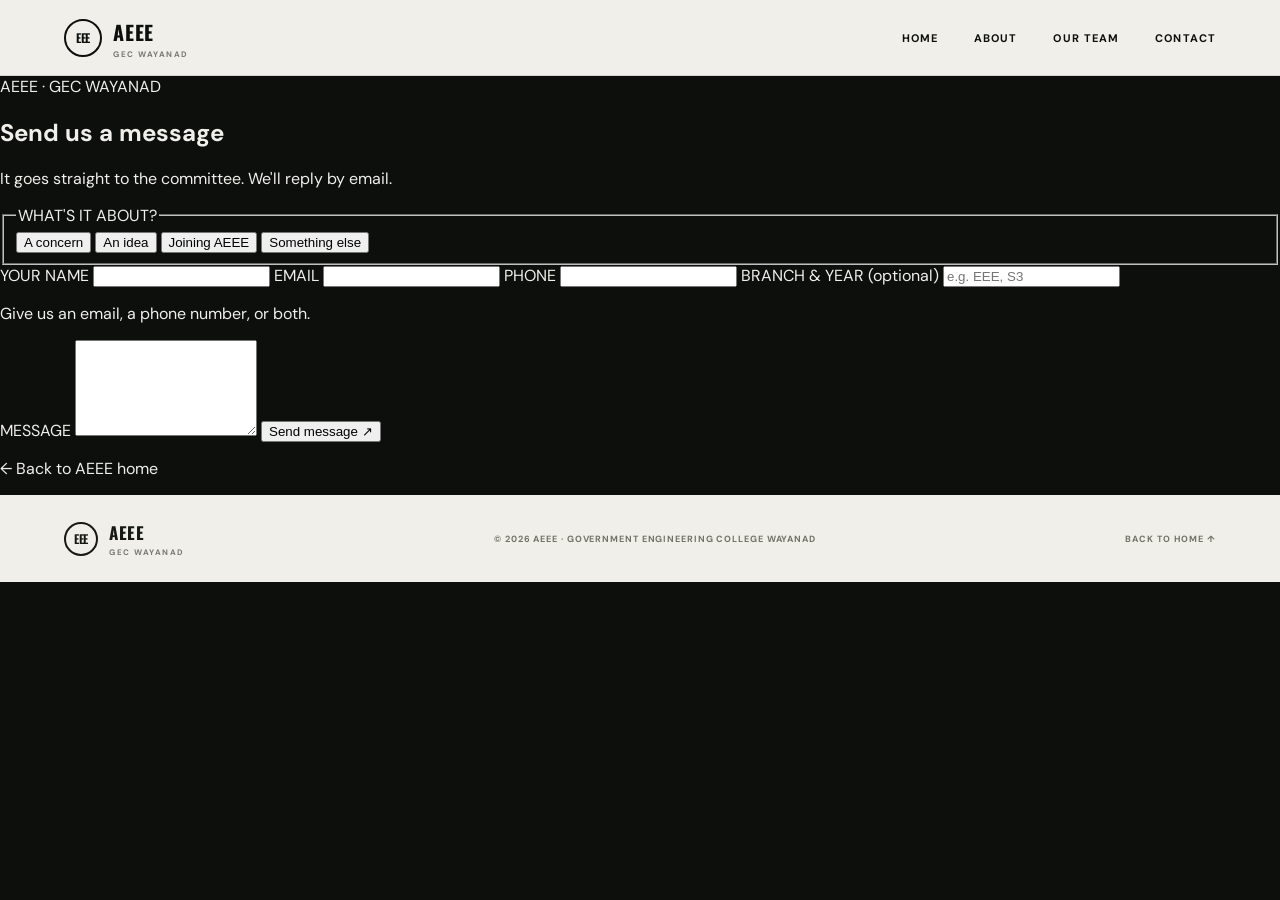
==== contact.html @ 0dc14403 "Add dedicated AEEE contact page" ====
<!doctype html>
<html lang="en">
<head>
<meta charset="utf-8">
<meta name="viewport" content="width=device-width, initial-scale=1">
<meta name="theme-color" content="#0d0f0d">
<meta name="description" content="Get in touch with the Association of Electrical and Electronics Engineers at Government Engineering College Wayanad.">
<title>Contact AEEE | GEC Wayanad</title>
<link rel="preconnect" href="https://fonts.googleapis.com">
<link rel="preconnect" href="https://fonts.gstatic.com" crossorigin>
<link href="https://fonts.googleapis.com/css2?family=DM+Sans:wght@400;500;600;700&family=Oswald:wght@400;500;600;700&display=swap" rel="stylesheet">
<link rel="stylesheet" href="style.css">
</head>
<body class="contact-page-body">
<header class="header">
  <a class="brand" href="index.html#home"><span class="brand-mark">EEE</span><span>AEEE<small>GEC WAYANAD</small></span></a>
  <button class="menu-toggle" id="menuToggle" aria-label="Open navigation" aria-expanded="false">☰</button>
  <nav id="navigation"><a href="index.html#home">Home</a><a href="index.html#about">About</a><a href="index.html#team">Our Team</a><a class="active" href="contact.html">Contact</a></nav>
</header>
<main class="contact-page-main">
  <section class="message-card">
    <div class="message-card-heading">
      <span class="message-kicker">AEEE · GEC WAYANAD</span>
      <h1>Send us a message</h1>
      <p>It goes straight to the committee. We'll reply by email.</p>
    </div>
    <form id="committeeMessageForm" class="committee-form">
      <fieldset class="topic-field">
        <legend>WHAT'S IT ABOUT?</legend>
        <div class="topic-options" role="group" aria-label="Message topic">
          <button type="button" class="topic-option selected" aria-pressed="true" data-topic="A concern">A concern</button>
          <button type="button" class="topic-option" aria-pressed="false" data-topic="An idea">An idea</button>
          <button type="button" class="topic-option" aria-pressed="false" data-topic="Joining AEEE">Joining AEEE</button>
          <button type="button" class="topic-option" aria-pressed="false" data-topic="Something else">Something else</button>
        </div>
        <input type="hidden" id="messageTopic" name="topic" value="A concern">
      </fieldset>
      <div class="form-grid">
        <label class="form-field">YOUR NAME
          <input type="text" name="name" autocomplete="name" required>
        </label>
        <label class="form-field">EMAIL
          <input type="email" name="email" autocomplete="email" required>
        </label>
        <label class="form-field">PHONE
          <input type="tel" name="phone" autocomplete="tel">
        </label>
        <label class="form-field">BRANCH &amp; YEAR <span>(optional)</span>
          <input type="text" name="branch" placeholder="e.g. EEE, S3">
        </label>
      </div>
      <p class="form-hint">Give us an email, a phone number, or both.</p>
      <label class="form-field message-field">MESSAGE
        <textarea name="message" rows="6" required></textarea>
      </label>
      <button class="send-message-button" type="submit">Send message <span aria-hidden="true">↗</span></button>
      <p class="form-status" id="formStatus" role="status" aria-live="polite"></p>
    </form>
  </section>
  <p class="contact-page-back"><a href="index.html">← Back to AEEE home</a></p>
</main>
<footer><a class="brand footer-brand" href="index.html#home"><span class="brand-mark">EEE</span><span>AEEE<small>GEC WAYANAD</small></span></a><span>© <span id="year"></span> AEEE · GOVERNMENT ENGINEERING COLLEGE WAYANAD</span><a href="index.html#home">BACK TO HOME ↑</a></footer>
<script src="script.js"></script>
<script>
const topicButtons = document.querySelectorAll(".topic-option");
const topicInput = document.getElementById("messageTopic");
topicButtons.forEach(button => button.addEventListener("click", () => {
  topicButtons.forEach(item => {
    const selected = item === button;
    item.classList.toggle("selected", selected);
    item.setAttribute("aria-pressed", String(selected));
  });
  topicInput.value = button.dataset.topic;
}));
const messageForm = document.getElementById("committeeMessageForm");
const formStatus = document.getElementById("formStatus");
messageForm.addEventListener("submit", event => {
  event.preventDefault();
  if (!messageForm.reportValidity()) return;
  formStatus.textContent = "The contact page is ready. To deliver messages directly to the committee, its official email or a form endpoint needs to be connected.";
});
</script>
</body>
</html>
---- style.css ----
:root{--bg:#0d0f0d;--panel:#171a16;--paper:#f0efe9;--ink:#171914;--muted:#a6a69f;--lime:#c5f65a;--violet:#c5f65a;--line:rgba(255,255,255,.13);--max:1180px}
*{box-sizing:border-box}html{scroll-behavior:smooth;scroll-padding-top:84px}body{margin:0;background:var(--bg);color:var(--paper);font-family:"DM Sans",Arial,sans-serif;-webkit-font-smoothing:antialiased}a{color:inherit;text-decoration:none}.header{height:76px;padding:0 clamp(20px,5vw,76px);display:flex;align-items:center;justify-content:space-between;background:#f0efe9;color:#0d0f0d;position:sticky;top:0;z-index:10;border-bottom:1px solid #d5d4cc}.brand{display:inline-flex;align-items:center;gap:11px;font-family:"Oswald",sans-serif;font-size:20px;font-weight:700;letter-spacing:.04em}.brand small{display:block;font:700 8px "DM Sans",sans-serif;letter-spacing:.19em;color:#77786f;margin-top:2px}.brand-mark{display:grid;place-items:center;width:38px;height:38px;border:2px solid currentColor;border-radius:50%;font:600 12px "Oswald",sans-serif;letter-spacing:-.04em}.header nav{display:flex;gap:36px;align-items:center}.header nav a{font-size:11px;font-weight:700;letter-spacing:.1em;text-transform:uppercase}.header nav a:hover{color:var(--violet)}.menu-toggle{display:none;background:none;border:0;color:inherit;font-size:25px}.hero{min-height:calc(100svh - 76px);padding:38px clamp(20px,6vw,90px) 25px;display:flex;flex-direction:column;align-items:center;justify-content:center;text-align:center;position:relative;overflow:hidden;background:radial-gradient(ellipse at 50% 42%,#141714 0%,#101310 48%,#151318 100%)}.hero:before,.hero:after{content:"";position:absolute;width:230px;height:530px;border:1px solid rgba(197,246,90,.38);border-radius:50%;transform:rotate(23deg);pointer-events:none}.hero:before{left:-180px;top:-170px;box-shadow:20px 0 0 -19px var(--violet),40px 0 0 -39px rgba(197,246,90,.25)}.hero:after{right:-180px;bottom:-200px;box-shadow:-20px 0 0 -19px var(--violet),-40px 0 0 -39px rgba(197,246,90,.25)}.hero-glow{position:absolute;inset:0;opacity:.22;background-image:radial-gradient(#fff 1px,transparent 1px);background-size:24px 24px;mask-image:linear-gradient(transparent,#000 20%,#000 80%,transparent)}.eyebrow,.section-tag{position:relative;font-size:10px;font-weight:700;letter-spacing:.2em;color:var(--lime)}.hero-mark{position:relative;display:grid;place-items:center;width:76px;height:76px;border:2px solid var(--paper);border-radius:50%;font:600 24px "Oswald",sans-serif;margin:26px auto 22px;box-shadow:0 0 0 7px rgba(255,255,255,.06)}.hero h1{position:relative;font:600 clamp(42px,7vw,88px)/1.04 "Oswald",sans-serif;letter-spacing:-.025em;margin:0;max-width:1050px}.hero h1 span{color:var(--lime)}.hero-copy{position:relative;max-width:520px;color:#b8bbb0;font-size:15px;line-height:1.8;margin:22px 0 27px}.hero-link,.instagram{position:relative;display:inline-flex;gap:30px;align-items:center;background:var(--lime);color:#161714;padding:16px 20px;font-size:10px;font-weight:700;letter-spacing:.13em}.hero-link span,.instagram span{font-size:18px}.hero-link:hover,.instagram:hover{background:#dcff91}.hero-foot{position:absolute;bottom:22px;left:clamp(20px,6vw,90px);right:clamp(20px,6vw,90px);display:flex;justify-content:space-between;border-top:1px solid var(--line);padding-top:14px;color:#a6a69f;font-size:9px;font-weight:700;letter-spacing:.16em}.section{padding:clamp(76px,10vw,130px) max(20px,calc((100vw - var(--max))/2))}.intro{background:var(--paper);color:var(--ink)}.intro .section-tag{color:#718a39}.intro-content{display:grid;grid-template-columns:1.1fr .9fr;gap:9%;align-items:center;margin:30px 0 76px}.intro h2,.contact h2{font:600 clamp(40px,6vw,75px)/1.04 "Oswald",sans-serif;letter-spacing:-.025em;margin:0}.intro h2 em,.contact h2 em{font-style:normal;color:#819d3c}.intro-content>p{max-width:520px;color:#62665b;font-size:15px;line-height:1.95;margin:0}.values{display:grid;grid-template-columns:repeat(3,1fr);border-top:1px solid #d8d9ce}.values article{padding:25px 25px 0;border-right:1px solid #d8d9ce}.values article:first-child{padding-left:0}.values article:last-child{border:0}.values b{font:500 12px "Oswald",sans-serif;color:#829c43}.values h3{font:600 25px "Oswald",sans-serif;margin:20px 0 8px}.values p{color:#73776b;font-size:13px;line-height:1.7;margin:0;max-width:230px}.team{background:#111410}.team-heading{display:flex;align-items:end;justify-content:space-between;margin:30px 0 44px}.team-heading h2{font:600 clamp(48px,8vw,100px)/.95 "Oswald",sans-serif;letter-spacing:-.03em;margin:0}.team-heading h2 em{font-style:normal;color:var(--lime)}.team-heading p{color:#aeb1a4;font-size:14px}.team-year{font-size:9px;color:#a6aa9d;letter-spacing:.17em;font-weight:700}.poster-grid{display:grid;grid-template-columns:1fr 1fr;gap:24px;align-items:start}.poster{padding:9px;background:#f3eff2;border:1px solid rgba(255,255,255,.15);box-shadow:0 22px 60px rgba(0,0,0,.25);margin:0}.poster img{display:block;width:100%;height:auto}.poster-note{margin:28px 0 0;text-align:right;font-size:9px;letter-spacing:.18em;color:#a6aa9d}.contact{position:relative;overflow:hidden;background:var(--lime);color:#161714}.contact .section-tag{color:#35441c}.contact h2{margin:30px 0 18px}.contact h2 em{color:#718a39}.contact>p{max-width:460px;color:#35402b;font-size:15px;line-height:1.8;margin-bottom:27px}.instagram{background:#0d0f0d;color:#fff}.instagram:hover{background:#30382a}footer{background:#f0efe9;color:#171914;display:flex;align-items:center;justify-content:space-between;padding:25px clamp(20px,5vw,76px);gap:20px}footer>span,footer>a:last-child{font-size:9px;font-weight:700;letter-spacing:.1em;color:#707267}.footer-brand{font-size:17px}.footer-brand .brand-mark{width:34px;height:34px}
@media(max-width:760px){.header{height:66px}.menu-toggle{display:block}.header nav{display:none;position:absolute;top:66px;left:0;right:0;padding:22px;background:#f0efe9;flex-direction:column;gap:22px;border-bottom:1px solid #ddd}.header nav.open{display:flex}.hero{min-height:calc(100svh - 66px);padding-bottom:80px}.hero h1{font-size:clamp(38px,10vw,62px)}.hero-foot{font-size:7px;letter-spacing:.08em}.intro-content{grid-template-columns:1fr;gap:25px;margin-bottom:50px}.intro-content>p{font-size:14px}.values{grid-template-columns:1fr}.values article,.values article:first-child{padding:20px 0;border-right:0;border-bottom:1px solid #d8d9ce}.values article:last-child{border-bottom:0}.values h3{margin:10px 0 5px}.team-heading{align-items:start;gap:20px;flex-direction:column}.team-year{margin-top:4px}.poster-grid{grid-template-columns:1fr;gap:22px}.poster{max-width:580px;margin:auto}.contact{min-height:430px}footer{align-items:flex-start;flex-direction:column;gap:16px}footer>span{line-height:1.7}}
@media(prefers-reduced-motion:reduce){html{scroll-behavior:auto}*{transition:none!important}}

/* AEEE member directory */
.poster-grid,.poster-note{display:none}
.member-group{margin-top:54px}
.member-group-heading{display:flex;align-items:center;justify-content:space-between;gap:18px;border-bottom:1px solid rgba(197,246,90,.28);padding-bottom:15px;margin-bottom:22px}
.member-group-heading h3{font:600 clamp(19px,2.4vw,27px)/1.1 "Oswald",sans-serif;letter-spacing:.045em;margin:0;color:#f0efe9}
.member-group-heading span{font-size:9px;font-weight:700;letter-spacing:.16em;color:#a6a69f}
.member-grid{display:grid;grid-template-columns:repeat(3,minmax(0,1fr));gap:18px}
.member-card{min-width:0;background:#151914;border:1px solid rgba(240,239,233,.13);border-radius:15px;overflow:hidden;transition:transform .2s ease,border-color .2s ease,background .2s ease}
.member-card:hover{transform:translateY(-4px);border-color:rgba(197,246,90,.55);background:#191e17}
.member-main{display:flex;align-items:center;gap:19px;padding:18px;min-height:184px}
.member-photo{flex:0 0 142px;width:142px;height:154px;border-radius:11px;background-repeat:no-repeat;background-color:#262b23;background-position:var(--photo-x) var(--photo-y);box-shadow:0 0 0 1px rgba(197,246,90,.28);overflow:hidden}
.poster-source-one{background-image:url("assets/aeee-team-1.webp");background-size:807px 1001px}
.poster-source-two{background-image:url("assets/aeee-team-2.webp");background-size:802px 992px}
.member-info{min-width:0}
.member-role{display:block;color:#c5f65a;font-size:10px;font-weight:700;letter-spacing:.15em;text-transform:uppercase;line-height:1.5}
.member-info h3{margin:8px 0 9px;color:#f4f3ed;font:600 clamp(19px,2vw,25px)/1.1 "DM Sans",sans-serif;letter-spacing:-.035em;overflow-wrap:anywhere}
.member-dept{font-size:8px;font-weight:700;letter-spacing:.11em;color:#92978b}
.member-contact{min-height:58px;border-top:1px solid rgba(240,239,233,.12);padding:10px 14px 10px 18px;display:flex;align-items:center;justify-content:space-between;gap:10px;background:#111510}
.member-contact>span{font-size:9px;font-weight:700;letter-spacing:.12em;color:#a6a69f}
.member-contact a{display:inline-flex;align-items:center;gap:13px;padding:9px 12px;border-radius:30px;background:#c5f65a;color:#151914;font-size:9px;font-weight:800;letter-spacing:.1em;white-space:nowrap}
.member-contact a b{font-size:16px;line-height:10px}
.member-contact a:hover{background:#dcff91}
@media(max-width:1050px){.member-grid{grid-template-columns:repeat(2,minmax(0,1fr))}.member-main{gap:15px}.member-photo{flex-basis:130px;width:130px;height:148px}}
@media(max-width:620px){.member-grid{grid-template-columns:1fr;gap:14px}.member-group{margin-top:42px}.member-main{min-height:0;padding:15px;gap:17px}.member-photo{flex-basis:132px;width:132px;height:148px}.member-info h3{font-size:22px}.member-contact{padding-left:15px}.member-contact>span{font-size:8px}}
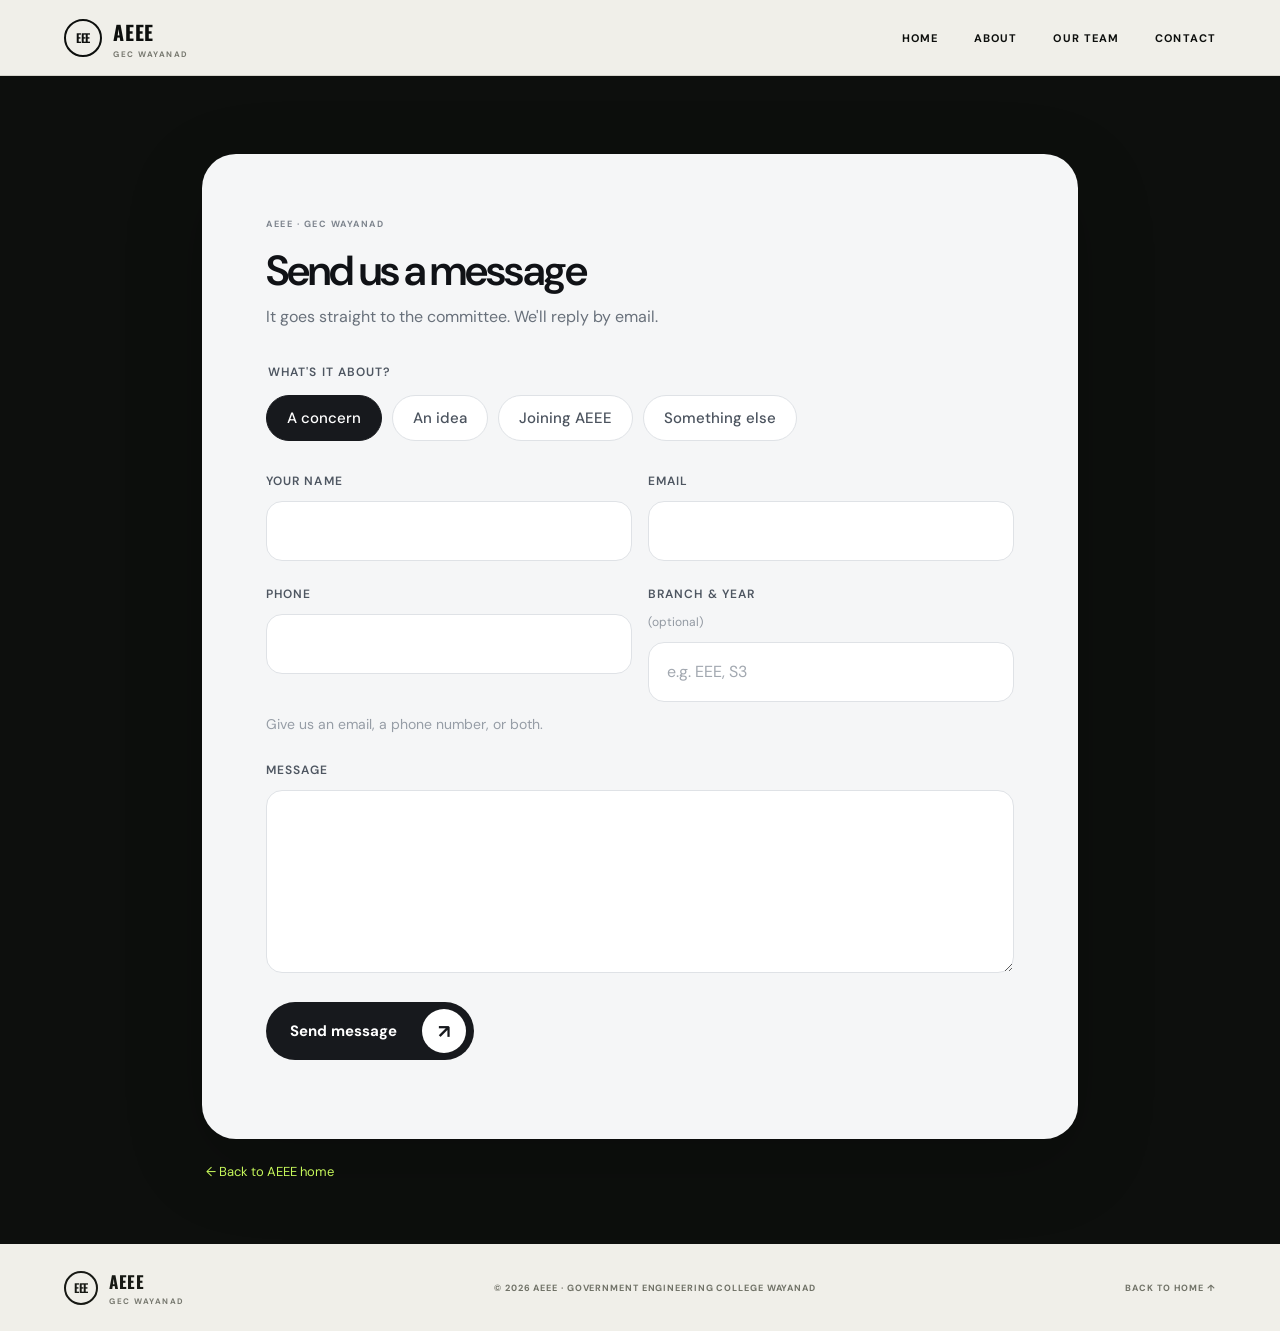
==== commit 6611c7eb: "Connect AEEE contact form to Dropgram endpoint" ====
--- a/contact.html
+++ b/contact.html
@@ -24,7 +24,7 @@
       <h1>Send us a message</h1>
       <p>It goes straight to the committee. We'll reply by email.</p>
     </div>
-    <form id="committeeMessageForm" class="committee-form">
+    <form id="committeeMessageForm" class="committee-form" action="https://dropgram.anokhagecw.workers.dev//f/fk_DO3AcdoGzSkDhaxS-kU1gw" method="POST">
       <fieldset class="topic-field">
         <legend>WHAT'S IT ABOUT?</legend>
         <div class="topic-options" role="group" aria-label="Message topic">
@@ -72,13 +72,7 @@
   });
   topicInput.value = button.dataset.topic;
 }));
-const messageForm = document.getElementById("committeeMessageForm");
-const formStatus = document.getElementById("formStatus");
-messageForm.addEventListener("submit", event => {
-  event.preventDefault();
-  if (!messageForm.reportValidity()) return;
-  formStatus.textContent = "The contact page is ready. To deliver messages directly to the committee, its official email or a form endpoint needs to be connected.";
-});
+// The browser submits the form directly to the configured Dropgram endpoint.
 </script>
 </body>
 </html>
--- a/style.css
+++ b/style.css
@@ -28,3 +28,36 @@
 @media(max-width:1050px){.member-grid{grid-template-columns:repeat(2,minmax(0,1fr))}.member-main{gap:15px}.member-photo{flex-basis:130px;width:130px;height:148px}}
 @media(max-width:620px){.member-grid{grid-template-columns:1fr;gap:14px}.member-group{margin-top:42px}.member-main{min-height:0;padding:15px;gap:17px}.member-photo{flex-basis:132px;width:132px;height:148px}.member-info h3{font-size:22px}.member-contact{padding-left:15px}.member-contact>span{font-size:8px}}
 
+
+
+/* Dedicated AEEE contact page */
+.contact-page-body{background:#0d0f0d;color:#f0efe9;min-height:100vh}
+.contact-page-main{width:100%;max-width:920px;margin:0 auto;padding:clamp(34px,7vw,78px) 22px 64px}
+.message-card{background:#f5f6f7;color:#17191d;border-radius:34px;padding:clamp(26px,6vw,64px);box-shadow:0 24px 80px rgba(0,0,0,.2)}
+.message-card-heading h1{font:600 clamp(30px,4vw,42px)/1.12 "DM Sans",sans-serif;letter-spacing:-.045em;margin:0 0 10px;color:#101216}
+.message-kicker{display:block;color:#7e858e;font-size:9px;font-weight:700;letter-spacing:.17em;margin-bottom:17px}
+.message-card-heading p{font-size:16px;color:#69717b;margin:0 0 34px;line-height:1.6}
+.committee-form{display:block}
+.topic-field{border:0;padding:0;margin:0 0 32px;min-width:0}
+.topic-field legend,.form-field{font-size:12px;letter-spacing:.09em;font-weight:600;color:#4e5661}
+.topic-options{display:flex;flex-wrap:wrap;gap:10px;margin-top:15px}
+.topic-option{border:1px solid #dfe2e6;background:#fff;color:#4b535e;border-radius:999px;padding:12px 20px;font:500 15px "DM Sans",sans-serif;cursor:pointer;transition:background .18s ease,color .18s ease,border-color .18s ease}
+.topic-option.selected{background:#17191d;color:#fff;border-color:#17191d}
+.form-grid{display:grid;grid-template-columns:1fr 1fr;gap:25px 16px}
+.form-field{display:flex;flex-direction:column;gap:12px;min-width:0}
+.form-field>span{display:inline;color:#9299a2;font-weight:400;letter-spacing:0;text-transform:none}
+.form-field input,.form-field textarea{width:100%;border:1px solid #dfe2e6;border-radius:16px;background:#fff;color:#17191d;padding:14px 18px;font:400 16px "DM Sans",sans-serif;letter-spacing:0;outline:none;transition:border-color .18s ease,box-shadow .18s ease}
+.form-field input{height:60px}
+.form-field textarea{min-height:180px;resize:vertical;line-height:1.6}
+.form-field input:focus,.form-field textarea:focus{border-color:#8b949f;box-shadow:0 0 0 3px rgba(80,91,105,.1)}
+.form-field input::placeholder,.form-field textarea::placeholder{color:#a2a8b0}
+.form-hint{font-size:14px;color:#969da6;margin:13px 0 29px}
+.message-field{margin-bottom:29px}
+.send-message-button{display:inline-flex;align-items:center;gap:25px;border:0;border-radius:999px;background:#17191d;color:#fff;padding:7px 8px 7px 24px;font:700 15px "DM Sans",sans-serif;cursor:pointer;transition:transform .18s ease,background .18s ease}
+.send-message-button:hover{transform:translateY(-2px);background:#30343a}
+.send-message-button span{display:grid;place-items:center;width:44px;height:44px;border-radius:50%;background:#fff;color:#17191d;font-size:19px}
+.form-status{font-size:13px;color:#626c77;line-height:1.6;margin:15px 0 0;max-width:540px}
+.contact-page-back{margin:24px 4px 0;font-size:13px}
+.contact-page-back a{color:#c5f65a}
+.contact-page-body footer{margin-top:0}
+@media(max-width:620px){.contact-page-main{padding:24px 13px 42px}.message-card{border-radius:24px;padding:25px 19px}.message-card-heading p{font-size:14px;margin-bottom:27px}.form-grid{grid-template-columns:1fr;gap:20px}.topic-options{gap:8px}.topic-option{padding:10px 15px;font-size:13px}.form-field input{height:56px}.form-field textarea{min-height:160px}.form-hint{font-size:12px}.send-message-button{font-size:14px}}
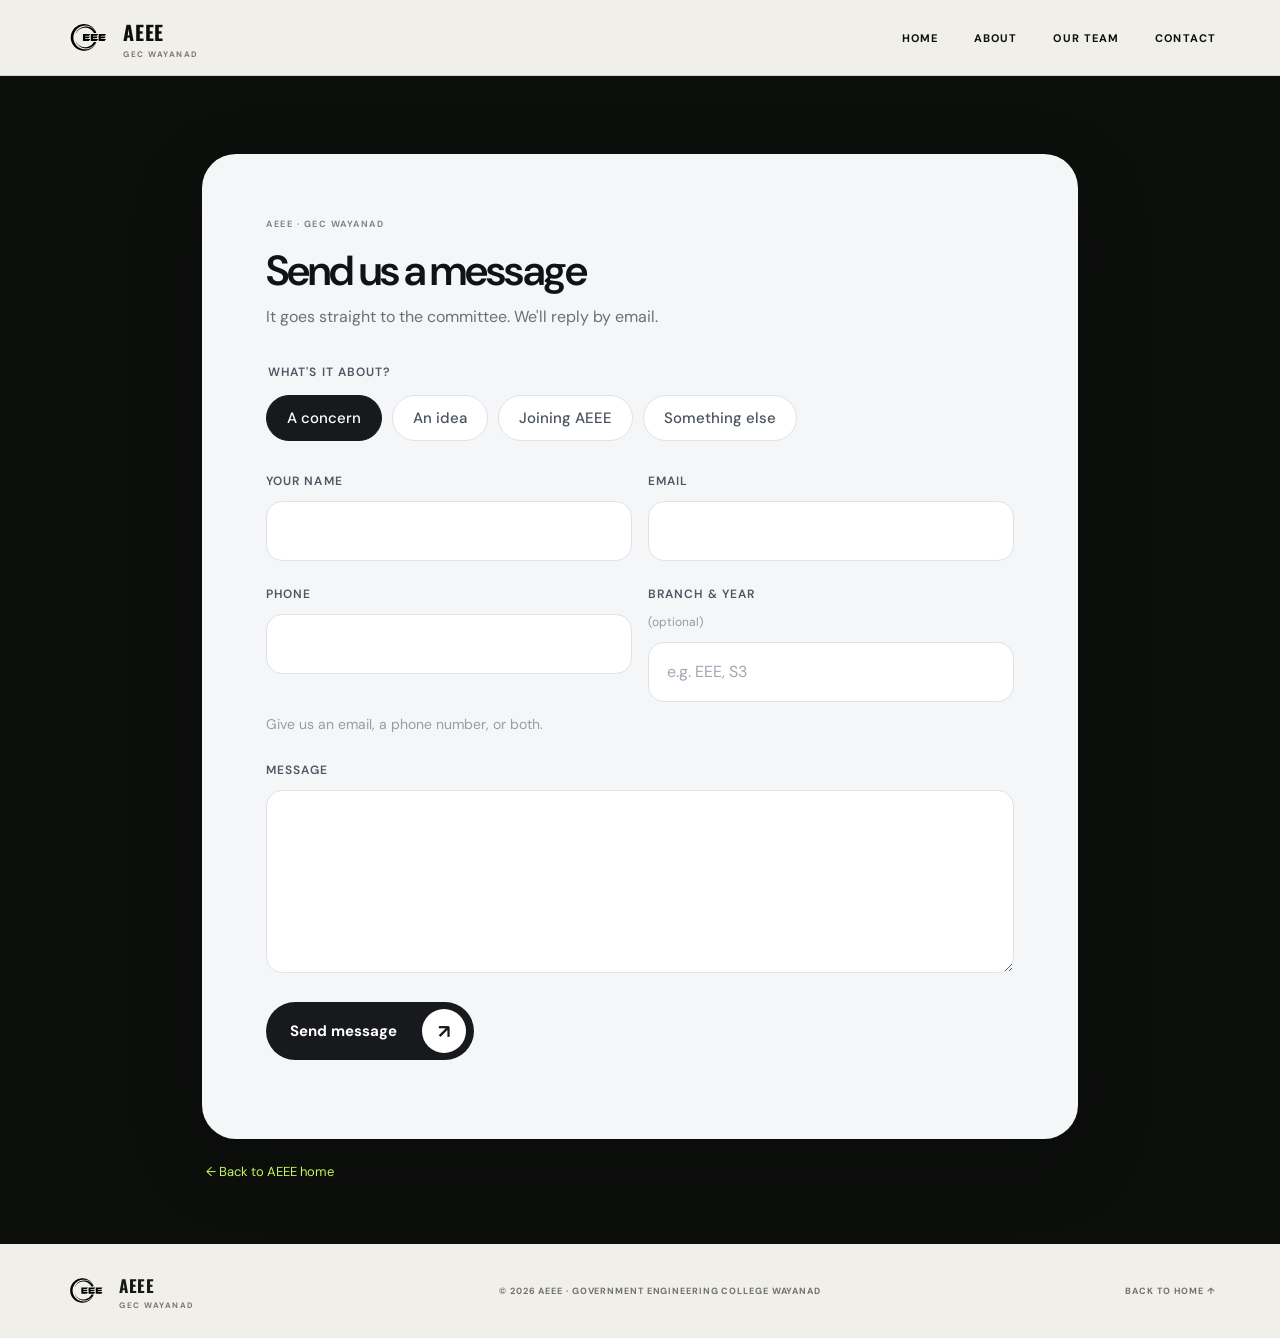
==== commit 21e2ee78: "Use AEEE logo on contact page" ====
--- a/contact.html
+++ b/contact.html
@@ -13,7 +13,7 @@
 </head>
 <body class="contact-page-body">
 <header class="header">
-  <a class="brand" href="index.html#home"><span class="brand-mark">EEE</span><span>AEEE<small>GEC WAYANAD</small></span></a>
+  <a class="brand" href="index.html#home"><img class="brand-mark-image" src="assets/aeee-logo-white.svg?v=1" alt="AEEE logo"><span>AEEE<small>GEC WAYANAD</small></span></a>
   <button class="menu-toggle" id="menuToggle" aria-label="Open navigation" aria-expanded="false">☰</button>
   <nav id="navigation"><a href="index.html#home">Home</a><a href="index.html#about">About</a><a href="index.html#team">Our Team</a><a class="active" href="contact.html">Contact</a></nav>
 </header>
@@ -24,7 +24,7 @@
       <h1>Send us a message</h1>
       <p>It goes straight to the committee. We'll reply by email.</p>
     </div>
-    <form id="committeeMessageForm" class="committee-form" action="https://dropgram.anokhagecw.workers.dev//f/fk_DO3AcdoGzSkDhaxS-kU1gw" method="POST">
+    <form id="committeeMessageForm" class="committee-form" action="https://dropgram.anokhagecw.workers.dev/f/fk_DO3AcdoGzSkDhaxS-kU1gw" method="POST">
       <fieldset class="topic-field">
         <legend>WHAT'S IT ABOUT?</legend>
         <div class="topic-options" role="group" aria-label="Message topic">
@@ -59,7 +59,7 @@
   </section>
   <p class="contact-page-back"><a href="index.html">← Back to AEEE home</a></p>
 </main>
-<footer><a class="brand footer-brand" href="index.html#home"><span class="brand-mark">EEE</span><span>AEEE<small>GEC WAYANAD</small></span></a><span>© <span id="year"></span> AEEE · GOVERNMENT ENGINEERING COLLEGE WAYANAD</span><a href="index.html#home">BACK TO HOME ↑</a></footer>
+<footer><a class="brand footer-brand" href="index.html#home"><img class="brand-mark-image" src="assets/aeee-logo-white.svg?v=1" alt="AEEE logo"><span>AEEE<small>GEC WAYANAD</small></span></a><span>© <span id="year"></span> AEEE · GOVERNMENT ENGINEERING COLLEGE WAYANAD</span><a href="index.html#home">BACK TO HOME ↑</a></footer>
 <script src="script.js"></script>
 <script>
 const topicButtons = document.querySelectorAll(".topic-option");
--- a/style.css
+++ b/style.css
@@ -1,5 +1,5 @@
 :root{--bg:#0d0f0d;--panel:#171a16;--paper:#f0efe9;--ink:#171914;--muted:#a6a69f;--lime:#c5f65a;--violet:#c5f65a;--line:rgba(255,255,255,.13);--max:1180px}
-*{box-sizing:border-box}html{scroll-behavior:smooth;scroll-padding-top:84px}body{margin:0;background:var(--bg);color:var(--paper);font-family:"DM Sans",Arial,sans-serif;-webkit-font-smoothing:antialiased}a{color:inherit;text-decoration:none}.header{height:76px;padding:0 clamp(20px,5vw,76px);display:flex;align-items:center;justify-content:space-between;background:#f0efe9;color:#0d0f0d;position:sticky;top:0;z-index:10;border-bottom:1px solid #d5d4cc}.brand{display:inline-flex;align-items:center;gap:11px;font-family:"Oswald",sans-serif;font-size:20px;font-weight:700;letter-spacing:.04em}.brand small{display:block;font:700 8px "DM Sans",sans-serif;letter-spacing:.19em;color:#77786f;margin-top:2px}.brand-mark{display:grid;place-items:center;width:38px;height:38px;border:2px solid currentColor;border-radius:50%;font:600 12px "Oswald",sans-serif;letter-spacing:-.04em}.header nav{display:flex;gap:36px;align-items:center}.header nav a{font-size:11px;font-weight:700;letter-spacing:.1em;text-transform:uppercase}.header nav a:hover{color:var(--violet)}.menu-toggle{display:none;background:none;border:0;color:inherit;font-size:25px}.hero{min-height:calc(100svh - 76px);padding:38px clamp(20px,6vw,90px) 25px;display:flex;flex-direction:column;align-items:center;justify-content:center;text-align:center;position:relative;overflow:hidden;background:radial-gradient(ellipse at 50% 42%,#141714 0%,#101310 48%,#151318 100%)}.hero:before,.hero:after{content:"";position:absolute;width:230px;height:530px;border:1px solid rgba(197,246,90,.38);border-radius:50%;transform:rotate(23deg);pointer-events:none}.hero:before{left:-180px;top:-170px;box-shadow:20px 0 0 -19px var(--violet),40px 0 0 -39px rgba(197,246,90,.25)}.hero:after{right:-180px;bottom:-200px;box-shadow:-20px 0 0 -19px var(--violet),-40px 0 0 -39px rgba(197,246,90,.25)}.hero-glow{position:absolute;inset:0;opacity:.22;background-image:radial-gradient(#fff 1px,transparent 1px);background-size:24px 24px;mask-image:linear-gradient(transparent,#000 20%,#000 80%,transparent)}.eyebrow,.section-tag{position:relative;font-size:10px;font-weight:700;letter-spacing:.2em;color:var(--lime)}.hero-mark{position:relative;display:grid;place-items:center;width:76px;height:76px;border:2px solid var(--paper);border-radius:50%;font:600 24px "Oswald",sans-serif;margin:26px auto 22px;box-shadow:0 0 0 7px rgba(255,255,255,.06)}.hero h1{position:relative;font:600 clamp(42px,7vw,88px)/1.04 "Oswald",sans-serif;letter-spacing:-.025em;margin:0;max-width:1050px}.hero h1 span{color:var(--lime)}.hero-copy{position:relative;max-width:520px;color:#b8bbb0;font-size:15px;line-height:1.8;margin:22px 0 27px}.hero-link,.instagram{position:relative;display:inline-flex;gap:30px;align-items:center;background:var(--lime);color:#161714;padding:16px 20px;font-size:10px;font-weight:700;letter-spacing:.13em}.hero-link span,.instagram span{font-size:18px}.hero-link:hover,.instagram:hover{background:#dcff91}.hero-foot{position:absolute;bottom:22px;left:clamp(20px,6vw,90px);right:clamp(20px,6vw,90px);display:flex;justify-content:space-between;border-top:1px solid var(--line);padding-top:14px;color:#a6a69f;font-size:9px;font-weight:700;letter-spacing:.16em}.section{padding:clamp(76px,10vw,130px) max(20px,calc((100vw - var(--max))/2))}.intro{background:var(--paper);color:var(--ink)}.intro .section-tag{color:#718a39}.intro-content{display:grid;grid-template-columns:1.1fr .9fr;gap:9%;align-items:center;margin:30px 0 76px}.intro h2,.contact h2{font:600 clamp(40px,6vw,75px)/1.04 "Oswald",sans-serif;letter-spacing:-.025em;margin:0}.intro h2 em,.contact h2 em{font-style:normal;color:#819d3c}.intro-content>p{max-width:520px;color:#62665b;font-size:15px;line-height:1.95;margin:0}.values{display:grid;grid-template-columns:repeat(3,1fr);border-top:1px solid #d8d9ce}.values article{padding:25px 25px 0;border-right:1px solid #d8d9ce}.values article:first-child{padding-left:0}.values article:last-child{border:0}.values b{font:500 12px "Oswald",sans-serif;color:#829c43}.values h3{font:600 25px "Oswald",sans-serif;margin:20px 0 8px}.values p{color:#73776b;font-size:13px;line-height:1.7;margin:0;max-width:230px}.team{background:#111410}.team-heading{display:flex;align-items:end;justify-content:space-between;margin:30px 0 44px}.team-heading h2{font:600 clamp(48px,8vw,100px)/.95 "Oswald",sans-serif;letter-spacing:-.03em;margin:0}.team-heading h2 em{font-style:normal;color:var(--lime)}.team-heading p{color:#aeb1a4;font-size:14px}.team-year{font-size:9px;color:#a6aa9d;letter-spacing:.17em;font-weight:700}.poster-grid{display:grid;grid-template-columns:1fr 1fr;gap:24px;align-items:start}.poster{padding:9px;background:#f3eff2;border:1px solid rgba(255,255,255,.15);box-shadow:0 22px 60px rgba(0,0,0,.25);margin:0}.poster img{display:block;width:100%;height:auto}.poster-note{margin:28px 0 0;text-align:right;font-size:9px;letter-spacing:.18em;color:#a6aa9d}.contact{position:relative;overflow:hidden;background:var(--lime);color:#161714}.contact .section-tag{color:#35441c}.contact h2{margin:30px 0 18px}.contact h2 em{color:#718a39}.contact>p{max-width:460px;color:#35402b;font-size:15px;line-height:1.8;margin-bottom:27px}.instagram{background:#0d0f0d;color:#fff}.instagram:hover{background:#30382a}footer{background:#f0efe9;color:#171914;display:flex;align-items:center;justify-content:space-between;padding:25px clamp(20px,5vw,76px);gap:20px}footer>span,footer>a:last-child{font-size:9px;font-weight:700;letter-spacing:.1em;color:#707267}.footer-brand{font-size:17px}.footer-brand .brand-mark{width:34px;height:34px}
+*{box-sizing:border-box}html{scroll-behavior:smooth;scroll-padding-top:84px}body{margin:0;background:var(--bg);color:var(--paper);font-family:"DM Sans",Arial,sans-serif;-webkit-font-smoothing:antialiased}a{color:inherit;text-decoration:none}.header{height:76px;padding:0 clamp(20px,5vw,76px);display:flex;align-items:center;justify-content:space-between;background:#f0efe9;color:#0d0f0d;position:sticky;top:0;z-index:10;border-bottom:1px solid #d5d4cc}.brand{display:inline-flex;align-items:center;gap:11px;font-family:"Oswald",sans-serif;font-size:20px;font-weight:700;letter-spacing:.04em}.brand small{display:block;font:700 8px "DM Sans",sans-serif;letter-spacing:.19em;color:#77786f;margin-top:2px}.brand-mark{display:grid;place-items:center;width:38px;height:38px;border:2px solid currentColor;border-radius:50%;font:600 12px "Oswald",sans-serif;letter-spacing:-.04em}.header nav{display:flex;gap:36px;align-items:center}.header nav a{font-size:11px;font-weight:700;letter-spacing:.1em;text-transform:uppercase}.header nav a:hover{color:var(--violet)}.menu-toggle{display:none;background:none;border:0;color:inherit;font-size:25px}.hero{min-height:calc(100svh - 76px);padding:38px clamp(20px,6vw,90px) 25px;display:flex;flex-direction:column;align-items:center;justify-content:center;text-align:center;position:relative;overflow:hidden;background:radial-gradient(ellipse at 50% 42%,#141714 0%,#101310 48%,#151318 100%)}.hero:before,.hero:after{content:"";position:absolute;width:230px;height:530px;border:1px solid rgba(197,246,90,.38);border-radius:50%;transform:rotate(23deg);pointer-events:none}.hero:before{left:-180px;top:-170px;box-shadow:20px 0 0 -19px var(--violet),40px 0 0 -39px rgba(197,246,90,.25)}.hero:after{right:-180px;bottom:-200px;box-shadow:-20px 0 0 -19px var(--violet),-40px 0 0 -39px rgba(197,246,90,.25)}.hero-glow{position:absolute;inset:0;opacity:.22;background-image:radial-gradient(#fff 1px,transparent 1px);background-size:24px 24px;mask-image:linear-gradient(transparent,#000 20%,#000 80%,transparent)}.eyebrow,.section-tag{position:relative;font-size:10px;font-weight:700;letter-spacing:.2em;color:var(--lime)}.hero-mark{position:relative;display:block;flex:0 0 auto;width:clamp(150px,18vw,210px);height:clamp(150px,18vw,210px);min-width:150px;min-height:150px;aspect-ratio:1;object-fit:contain;border:0;border-radius:0;margin:10px auto 18px;box-shadow:none}.hero h1{position:relative;font:600 clamp(42px,7vw,88px)/1.04 "Oswald",sans-serif;letter-spacing:-.025em;margin:0;max-width:1050px}.hero h1 span{color:var(--lime)}.hero-copy{position:relative;max-width:520px;color:#b8bbb0;font-size:15px;line-height:1.8;margin:22px 0 27px}.hero-link,.instagram{position:relative;display:inline-flex;gap:30px;align-items:center;background:var(--lime);color:#161714;padding:16px 20px;font-size:10px;font-weight:700;letter-spacing:.13em}.hero-link span,.instagram span{font-size:18px}.hero-link:hover,.instagram:hover{background:#dcff91}.hero-foot{position:absolute;bottom:22px;left:clamp(20px,6vw,90px);right:clamp(20px,6vw,90px);display:flex;justify-content:space-between;border-top:1px solid var(--line);padding-top:14px;color:#a6a69f;font-size:9px;font-weight:700;letter-spacing:.16em}.section{padding:clamp(76px,10vw,130px) max(20px,calc((100vw - var(--max))/2))}.intro{background:var(--paper);color:var(--ink)}.intro .section-tag{color:#718a39}.intro-content{display:grid;grid-template-columns:1.1fr .9fr;gap:9%;align-items:center;margin:30px 0 76px}.intro h2,.contact h2{font:600 clamp(40px,6vw,75px)/1.04 "Oswald",sans-serif;letter-spacing:-.025em;margin:0}.intro h2 em,.contact h2 em{font-style:normal;color:#819d3c}.intro-content>p{max-width:520px;color:#62665b;font-size:15px;line-height:1.95;margin:0}.values{display:grid;grid-template-columns:repeat(3,1fr);border-top:1px solid #d8d9ce}.values article{padding:25px 25px 0;border-right:1px solid #d8d9ce}.values article:first-child{padding-left:0}.values article:last-child{border:0}.values b{font:500 12px "Oswald",sans-serif;color:#829c43}.values h3{font:600 25px "Oswald",sans-serif;margin:20px 0 8px}.values p{color:#73776b;font-size:13px;line-height:1.7;margin:0;max-width:230px}.team{background:#111410}.team-heading{display:flex;align-items:end;justify-content:space-between;margin:30px 0 44px}.team-heading h2{font:600 clamp(48px,8vw,100px)/.95 "Oswald",sans-serif;letter-spacing:-.03em;margin:0}.team-heading h2 em{font-style:normal;color:var(--lime)}.team-heading p{color:#aeb1a4;font-size:14px}.team-year{font-size:9px;color:#a6aa9d;letter-spacing:.17em;font-weight:700}.poster-grid{display:grid;grid-template-columns:1fr 1fr;gap:24px;align-items:start}.poster{padding:9px;background:#f3eff2;border:1px solid rgba(255,255,255,.15);box-shadow:0 22px 60px rgba(0,0,0,.25);margin:0}.poster img{display:block;width:100%;height:auto}.poster-note{margin:28px 0 0;text-align:right;font-size:9px;letter-spacing:.18em;color:#a6aa9d}.contact{position:relative;overflow:hidden;background:var(--lime);color:#161714}.contact .section-tag{color:#35441c}.contact h2{margin:30px 0 18px}.contact h2 em{color:#718a39}.contact>p{max-width:460px;color:#35402b;font-size:15px;line-height:1.8;margin-bottom:27px}.instagram{background:#0d0f0d;color:#fff}.instagram:hover{background:#30382a}footer{background:#f0efe9;color:#171914;display:flex;align-items:center;justify-content:space-between;padding:25px clamp(20px,5vw,76px);gap:20px}footer>span,footer>a:last-child{font-size:9px;font-weight:700;letter-spacing:.1em;color:#707267}.footer-brand{font-size:17px}.footer-brand .brand-mark{width:34px;height:34px}
 @media(max-width:760px){.header{height:66px}.menu-toggle{display:block}.header nav{display:none;position:absolute;top:66px;left:0;right:0;padding:22px;background:#f0efe9;flex-direction:column;gap:22px;border-bottom:1px solid #ddd}.header nav.open{display:flex}.hero{min-height:calc(100svh - 66px);padding-bottom:80px}.hero h1{font-size:clamp(38px,10vw,62px)}.hero-foot{font-size:7px;letter-spacing:.08em}.intro-content{grid-template-columns:1fr;gap:25px;margin-bottom:50px}.intro-content>p{font-size:14px}.values{grid-template-columns:1fr}.values article,.values article:first-child{padding:20px 0;border-right:0;border-bottom:1px solid #d8d9ce}.values article:last-child{border-bottom:0}.values h3{margin:10px 0 5px}.team-heading{align-items:start;gap:20px;flex-direction:column}.team-year{margin-top:4px}.poster-grid{grid-template-columns:1fr;gap:22px}.poster{max-width:580px;margin:auto}.contact{min-height:430px}footer{align-items:flex-start;flex-direction:column;gap:16px}footer>span{line-height:1.7}}
 @media(prefers-reduced-motion:reduce){html{scroll-behavior:auto}*{transition:none!important}}
 
@@ -61,3 +61,7 @@
 .contact-page-back a{color:#c5f65a}
 .contact-page-body footer{margin-top:0}
 @media(max-width:620px){.contact-page-main{padding:24px 13px 42px}.message-card{border-radius:24px;padding:25px 19px}.message-card-heading p{font-size:14px;margin-bottom:27px}.form-grid{grid-template-columns:1fr;gap:20px}.topic-options{gap:8px}.topic-option{padding:10px 15px;font-size:13px}.form-field input{height:56px}.form-field textarea{min-height:160px}.form-hint{font-size:12px}.send-message-button{font-size:14px}}
+
+/* AEEE logo in header and footer */
+.brand-mark-image{display:block;width:48px;height:48px;flex:0 0 48px;object-fit:contain;filter:brightness(0);}
+.footer-brand .brand-mark-image{width:44px;height:44px;flex-basis:44px;}
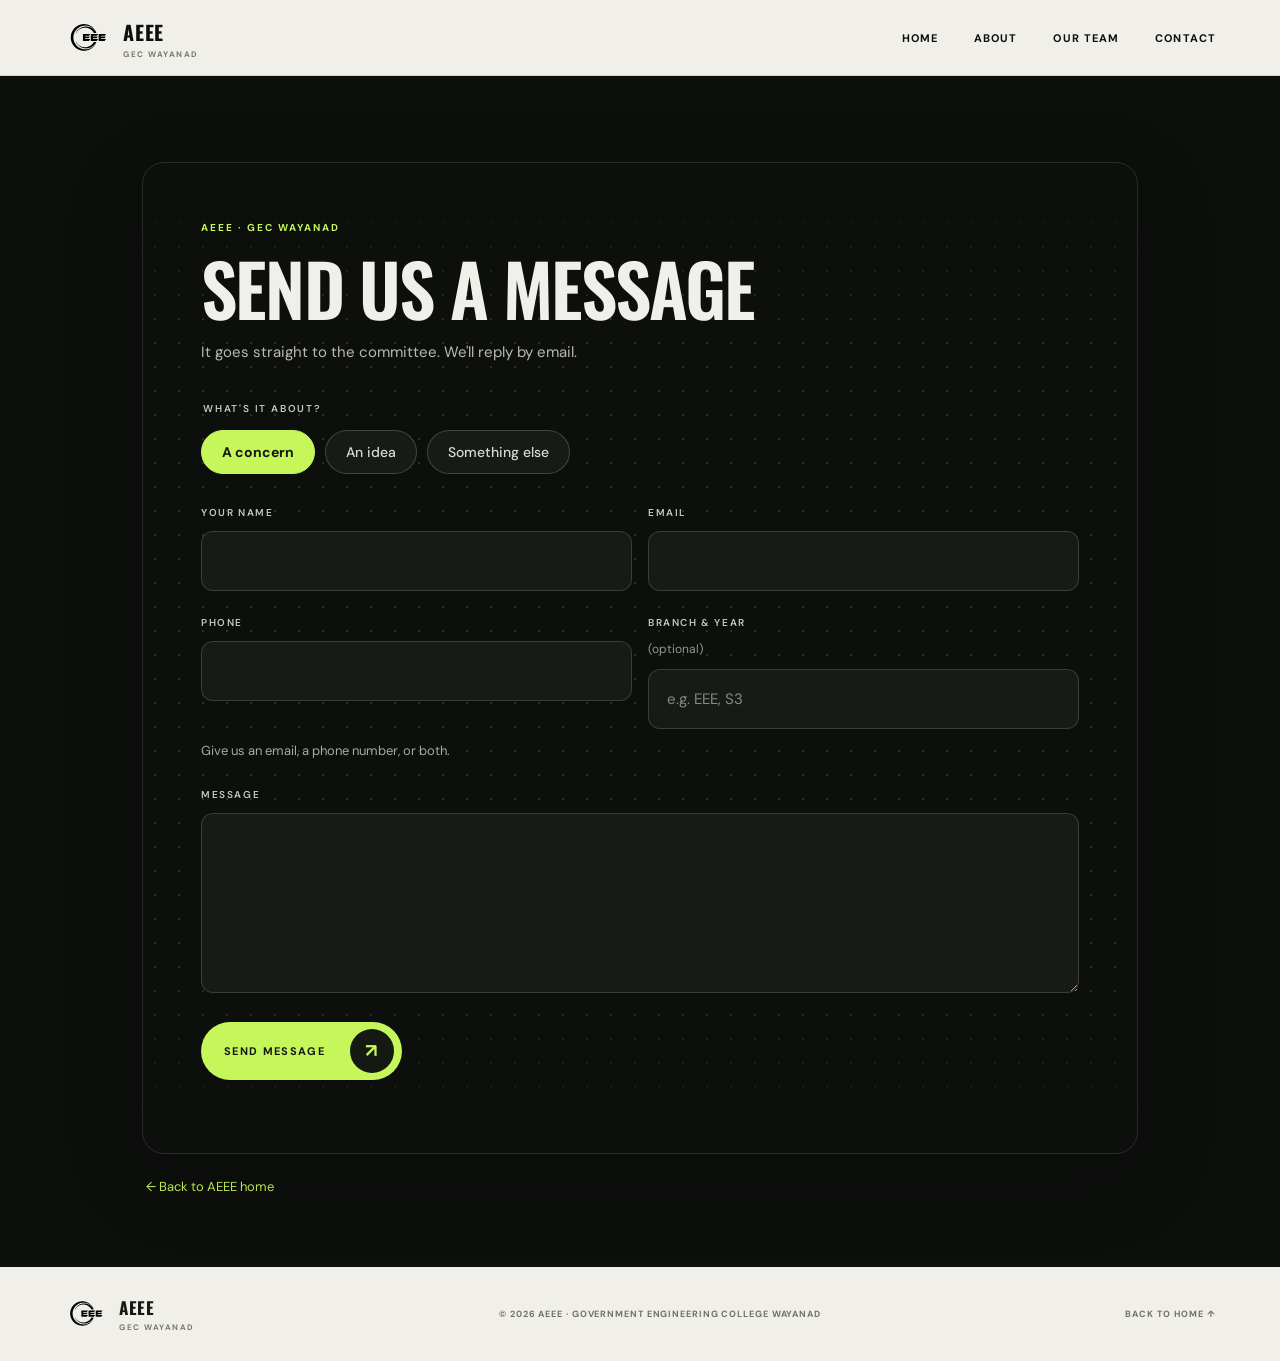
==== commit 74c03e78: "Remove Joining AEEE contact topic" ====
--- a/contact.html
+++ b/contact.html
@@ -30,7 +30,6 @@
         <div class="topic-options" role="group" aria-label="Message topic">
           <button type="button" class="topic-option selected" aria-pressed="true" data-topic="A concern">A concern</button>
           <button type="button" class="topic-option" aria-pressed="false" data-topic="An idea">An idea</button>
-          <button type="button" class="topic-option" aria-pressed="false" data-topic="Joining AEEE">Joining AEEE</button>
           <button type="button" class="topic-option" aria-pressed="false" data-topic="Something else">Something else</button>
         </div>
         <input type="hidden" id="messageTopic" name="topic" value="A concern">
--- a/style.css
+++ b/style.css
@@ -65,3 +65,32 @@
 /* AEEE logo in header and footer */
 .brand-mark-image{display:block;width:48px;height:48px;flex:0 0 48px;object-fit:contain;filter:brightness(0);}
 .footer-brand .brand-mark-image{width:44px;height:44px;flex-basis:44px;}
+
+
+/* Contact page — match the dark AEEE homepage theme */
+.contact-page-body{background:#0d0f0d;color:#f0efe9}
+.contact-page-main{max-width:1040px;padding-top:clamp(42px,7vw,86px);padding-bottom:72px}
+.message-card{background:transparent;color:#f0efe9;border:1px solid rgba(240,239,233,.13);border-radius:22px;padding:clamp(26px,5vw,58px);box-shadow:0 24px 80px rgba(0,0,0,.18);position:relative;overflow:hidden}
+.message-card:before{content:"";position:absolute;inset:0;pointer-events:none;opacity:.13;background-image:radial-gradient(#fff 1px,transparent 1px);background-size:24px 24px;mask-image:linear-gradient(transparent,#000 18%,#000 82%,transparent)}
+.message-card>*{position:relative}
+.message-kicker{color:var(--lime);font-size:10px;letter-spacing:.2em}
+.message-card-heading h1{font:600 clamp(42px,6vw,72px)/1.04 "Oswald",sans-serif;letter-spacing:-.025em;color:#f0efe9;margin:0 0 14px;text-transform:uppercase}
+.message-card-heading p{font-size:15px;color:#b8bbb0;margin:0 0 38px}
+.topic-field legend,.form-field{color:#c5c8bd}
+.topic-field legend{font-size:10px;letter-spacing:.18em}
+.topic-option{border:1px solid rgba(240,239,233,.2);background:#171a16;color:#d8dbd0;border-radius:999px;padding:12px 20px;font:500 14px "DM Sans",sans-serif}
+.topic-option:hover{border-color:var(--lime);color:var(--lime)}
+.topic-option.selected{background:var(--lime);color:#151914;border-color:var(--lime);font-weight:700}
+.form-field{font-size:10px;letter-spacing:.16em}
+.form-field>span{color:#92978b;font-size:12px}
+.form-field input,.form-field textarea{border:1px solid rgba(240,239,233,.16);border-radius:12px;background:#171a16;color:#f0efe9;padding:15px 18px;font:400 15px "DM Sans",sans-serif;box-shadow:none}
+.form-field input:focus,.form-field textarea:focus{border-color:var(--lime);box-shadow:0 0 0 3px rgba(197,246,90,.12)}
+.form-field input::placeholder,.form-field textarea::placeholder{color:#858b7d}
+.form-hint{font-size:13px;color:#a6aa9d}
+.send-message-button{background:var(--lime);color:#151914;border-radius:999px;padding:7px 8px 7px 23px;font:700 11px "DM Sans",sans-serif;letter-spacing:.12em;text-transform:uppercase}
+.send-message-button:hover{background:#dcff91}
+.send-message-button span{background:#151914;color:var(--lime)}
+.form-status{color:#b8bbb0}
+.contact-page-back a{color:var(--lime)}
+.contact-page-body footer{background:#f0efe9;color:#171914}
+@media(max-width:620px){.message-card{border-radius:18px;padding:25px 19px}.message-card-heading h1{font-size:clamp(38px,10vw,54px)}.topic-option{padding:10px 15px;font-size:13px}}
